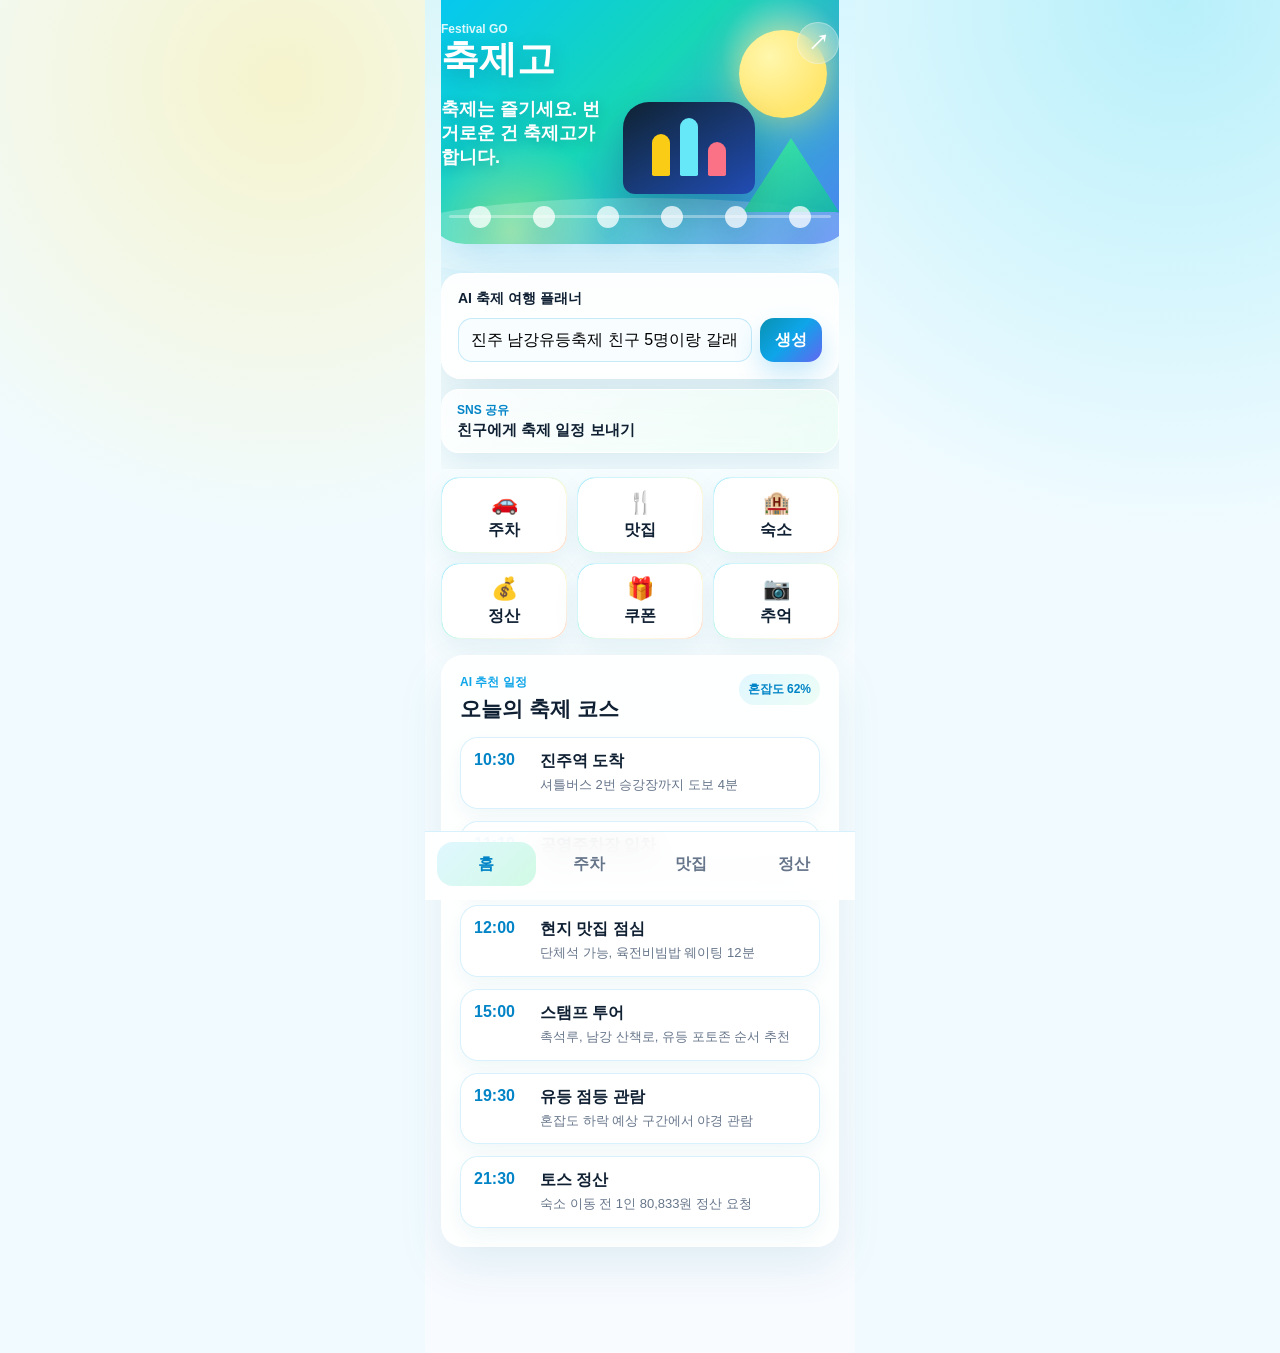
==== index.html @ 32188374 "Initial festival toss app" ====
<!doctype html>
<html lang="ko">
  <head>
    <meta charset="UTF-8" />
    <meta name="viewport" content="width=device-width, initial-scale=1, maximum-scale=1, user-scalable=no" />
    <meta name="theme-color" content="#0ea5e9" />
    <meta name="description" content="축제고 - 주차, 맛집, 숙소, 토스 정산까지 한 번에 해결하는 AI 축제 미니앱" />
    <title>축제고</title>
    <link rel="manifest" href="./manifest.json" />
    <link rel="stylesheet" href="./styles.css" />
  </head>
  <body>
    <main class="app-shell">
      <section class="hero" aria-label="축제고 홈">
        <div class="hero-art" aria-hidden="true">
          <div class="sun"></div>
          <div class="tent tent-left"></div>
          <div class="tent tent-right"></div>
          <div class="stage">
            <span></span><span></span><span></span>
          </div>
          <div class="crowd">
            <i></i><i></i><i></i><i></i><i></i><i></i>
          </div>
        </div>
        <div class="topbar">
          <div>
            <p class="eyebrow">Festival GO</p>
            <h1>축제고</h1>
          </div>
          <button class="icon-button" type="button" id="heroShareButton" aria-label="공유">↗</button>
        </div>
        <p class="tagline">축제는 즐기세요. 번거로운 건 축제고가 합니다.</p>
        <form class="planner-card" id="plannerForm">
          <label for="plannerInput">AI 축제 여행 플래너</label>
          <div class="input-row">
            <input id="plannerInput" value="진주 남강유등축제 친구 5명이랑 갈래" />
            <button type="submit">생성</button>
          </div>
        </form>
        <button class="share-strip" type="button" id="quickShareButton">
          <span>SNS 공유</span>
          <strong>친구에게 축제 일정 보내기</strong>
        </button>
      </section>

      <section class="quick-grid" aria-label="주요 기능">
        <button data-tab="parking"><span>🚗</span>주차</button>
        <button data-tab="food"><span>🍴</span>맛집</button>
        <button data-tab="stay"><span>🏨</span>숙소</button>
        <button data-tab="settle"><span>💰</span>정산</button>
        <button data-tab="coupon"><span>🎁</span>쿠폰</button>
        <button data-tab="memory"><span>📷</span>추억</button>
      </section>

      <section class="panel active" id="plan">
        <div class="section-head">
          <div>
            <p class="eyebrow">AI 추천 일정</p>
            <h2>오늘의 축제 코스</h2>
          </div>
          <span class="pill">혼잡도 62%</span>
        </div>
        <ol class="timeline" id="timeline"></ol>
      </section>

      <section class="panel" id="parking">
        <div class="section-head">
          <div>
            <p class="eyebrow">실시간 스마트 주차</p>
            <h2>가까운 주차장</h2>
          </div>
          <span class="pill green">셔틀 운행</span>
        </div>
        <div class="card-list" id="parkingList"></div>
      </section>

      <section class="panel" id="food">
        <div class="section-head">
          <div>
            <p class="eyebrow">AI 지역 맛집</p>
            <h2>현지인이 고른 맛집</h2>
          </div>
          <span class="pill">웨이팅 예측</span>
        </div>
        <div class="filter-row">
          <button class="selected">단체석</button>
          <button>아이동반</button>
          <button>주차 가능</button>
        </div>
        <div class="card-list" id="foodList"></div>
      </section>

      <section class="panel" id="stay">
        <div class="section-head">
          <div>
            <p class="eyebrow">숙소 추천</p>
            <h2>공연 후 편한 숙소</h2>
          </div>
          <span class="pill">체크인 22:00</span>
        </div>
        <div class="card-list" id="stayList"></div>
      </section>

      <section class="panel" id="settle">
        <div class="section-head">
          <div>
            <p class="eyebrow">토스 원클릭 정산</p>
            <h2>6명 모임 경비</h2>
          </div>
          <span class="pill blue">1/N</span>
        </div>
        <div class="settle-box">
          <div id="expenseList"></div>
          <div class="total-row">
            <span>총합</span>
            <strong id="totalAmount"></strong>
          </div>
          <div class="per-row">
            <span>1인</span>
            <strong id="perAmount"></strong>
          </div>
          <button class="primary-action" type="button" id="tossButton">토스로 정산 요청</button>
          <button class="secondary-action" type="button" id="settleShareButton">정산 내용 SNS 공유</button>
        </div>
      </section>

      <section class="panel" id="coupon">
        <div class="section-head">
          <div>
            <p class="eyebrow">지역 상권 쿠폰</p>
            <h2>현재 위치 추천 혜택</h2>
          </div>
          <span class="pill green">3개 사용 가능</span>
        </div>
        <div class="coupon-list" id="couponList"></div>
      </section>

      <section class="panel" id="memory">
        <div class="section-head">
          <div>
            <p class="eyebrow">축제 추억 앨범</p>
            <h2>사진 자동 분류</h2>
          </div>
          <span class="pill">12장 저장</span>
        </div>
        <div class="memory-grid">
          <div>공연</div>
          <div>먹거리</div>
          <div>야경</div>
          <div>친구</div>
        </div>
      </section>

      <nav class="bottom-nav" aria-label="하단 메뉴">
        <button class="active" data-tab="plan">홈</button>
        <button data-tab="parking">주차</button>
        <button data-tab="food">맛집</button>
        <button data-tab="settle">정산</button>
      </nav>
    </main>
    <script src="./app.js"></script>
  </body>
</html>
---- styles.css ----
:root {
  color-scheme: light;
  --bg: #f1fbff;
  --ink: #102033;
  --muted: #66758a;
  --line: rgba(56, 189, 248, .22);
  --blue: #0ea5e9;
  --cyan: #22d3ee;
  --green: #20c997;
  --orange: #ff9f43;
  --pink: #ff5fa2;
  --sun: #ffe66d;
  --card: rgba(255, 255, 255, .86);
  --summer: linear-gradient(135deg, #00c2ff 0%, #33e1c2 38%, #ffe66d 72%, #ff8a5c 100%);
  --summer-blue: linear-gradient(135deg, #0891b2 0%, #0ea5e9 48%, #6366f1 100%);
  font-family: -apple-system, BlinkMacSystemFont, "Segoe UI", sans-serif;
}

* { box-sizing: border-box; }

body {
  margin: 0;
  background:
    radial-gradient(circle at 22% 6%, rgba(255, 230, 109, .34), transparent 28%),
    radial-gradient(circle at 92% 0%, rgba(34, 211, 238, .28), transparent 30%),
    var(--bg);
  color: var(--ink);
}

button, input { font: inherit; }

.app-shell {
  max-width: 430px;
  min-height: 100vh;
  margin: 0 auto;
  padding: 0 16px 92px;
  background:
    linear-gradient(180deg, rgba(214, 246, 255, .84) 0, rgba(246, 253, 255, .96) 360px, #f8fbff 100%);
}

.hero {
  position: relative;
  min-height: 350px;
  padding: 22px 0 16px;
  overflow: hidden;
}

.hero-art {
  position: absolute;
  inset: 0 -16px auto;
  height: 244px;
  background:
    radial-gradient(circle at 83% 22%, rgba(255, 255, 255, .4), transparent 15%),
    radial-gradient(circle at 20% 95%, rgba(255, 230, 109, .42), transparent 24%),
    linear-gradient(135deg, #05c7f2 0%, #16d6b7 45%, #4f7df5 100%);
  border-bottom-left-radius: 40px;
  border-bottom-right-radius: 40px;
  box-shadow: 0 24px 60px rgba(14, 165, 233, .28);
}

.hero-art::before {
  content: "";
  position: absolute;
  left: -46px;
  right: -46px;
  bottom: -38px;
  height: 84px;
  border-radius: 50%;
  background: rgba(255, 255, 255, .22);
}

.hero-art::after {
  content: "";
  position: absolute;
  left: 24px;
  right: 24px;
  bottom: 26px;
  height: 3px;
  border-radius: 999px;
  background: rgba(255, 255, 255, .34);
}

.sun {
  position: absolute;
  width: 88px;
  height: 88px;
  right: 28px;
  top: 30px;
  border-radius: 50%;
  background: radial-gradient(circle at 35% 30%, #fff7ad, var(--sun) 70%);
  box-shadow: 0 0 44px rgba(255, 230, 109, .72);
}

.tent {
  position: absolute;
  bottom: 38px;
  width: 90px;
  height: 70px;
  clip-path: polygon(50% 0, 100% 100%, 0 100%);
}

.tent-left {
  display: none;
  left: 0;
  bottom: 0;
  width: 0;
  height: 0;
  background: #ff7a59;
}
.tent-right {
  right: 16px;
  bottom: 32px;
  width: 96px;
  height: 74px;
  background: linear-gradient(145deg, #41f39f, #14b8a6);
  opacity: .9;
}

.stage {
  position: absolute;
  left: 198px;
  bottom: 50px;
  width: 132px;
  height: 92px;
  border-radius: 26px 26px 12px 12px;
  background: linear-gradient(150deg, rgba(15, 23, 42, .94), rgba(30, 64, 175, .88));
  display: flex;
  align-items: flex-end;
  justify-content: center;
  gap: 10px;
  padding-bottom: 18px;
  box-shadow: 0 18px 38px rgba(8, 47, 73, .28);
}

.stage span {
  width: 18px;
  border-radius: 10px 10px 2px 2px;
  background: #facc15;
}

.stage span:nth-child(1) { height: 42px; }
.stage span:nth-child(2) { height: 58px; background: #67e8f9; }
.stage span:nth-child(3) { height: 34px; background: #fb7185; }

.crowd {
  position: absolute;
  left: 44px;
  right: 44px;
  bottom: 16px;
  display: flex;
  justify-content: space-between;
}

.crowd i {
  width: 22px;
  height: 22px;
  border-radius: 50%;
  background: rgba(255, 255, 255, .74);
  box-shadow: 0 12px 26px rgba(14, 116, 144, .18);
}

.topbar {
  position: relative;
  z-index: 1;
  display: flex;
  justify-content: space-between;
  align-items: flex-start;
  color: #fff;
}

.eyebrow {
  margin: 0 0 4px;
  font-size: 12px;
  font-weight: 800;
  color: var(--blue);
}

.hero .eyebrow { color: rgba(255, 255, 255, .86); }
h1, h2 { margin: 0; letter-spacing: 0; }
h1 {
  font-size: 38px;
  line-height: 1;
  text-shadow: 0 6px 22px rgba(15, 23, 42, .2);
}
h2 { font-size: 21px; }

.icon-button {
  width: 42px;
  height: 42px;
  border: 0;
  border-radius: 50%;
  background: rgba(255, 255, 255, .24);
  color: #fff;
  box-shadow: inset 0 0 0 1px rgba(255, 255, 255, .28);
  backdrop-filter: blur(12px);
  font-size: 21px;
  font-weight: 900;
}

.tagline {
  position: relative;
  z-index: 1;
  width: 172px;
  margin: 20px 0 104px;
  color: #fff;
  font-size: 18px;
  font-weight: 800;
  line-height: 1.32;
  text-shadow: 0 3px 14px rgba(15, 23, 42, .24);
}

.planner-card {
  position: relative;
  z-index: 2;
  padding: 16px;
  border: 1px solid rgba(255, 255, 255, .72);
  border-radius: 20px;
  background: rgba(255, 255, 255, .9);
  box-shadow: 0 22px 56px rgba(14, 116, 144, .15);
  backdrop-filter: blur(18px);
}

.share-strip {
  position: relative;
  z-index: 2;
  width: 100%;
  min-height: 58px;
  margin-top: 10px;
  padding: 12px 15px;
  border: 1px solid rgba(255, 255, 255, .78);
  border-radius: 18px;
  background: linear-gradient(135deg, rgba(255, 255, 255, .82), rgba(236, 253, 245, .82));
  color: var(--ink);
  text-align: left;
  box-shadow: 0 14px 34px rgba(14, 116, 144, .12);
  backdrop-filter: blur(16px);
}

.share-strip span {
  display: block;
  margin-bottom: 2px;
  color: #0284c7;
  font-size: 12px;
  font-weight: 900;
}

.share-strip strong {
  display: block;
  font-size: 15px;
}

.planner-card label {
  display: block;
  margin-bottom: 10px;
  font-size: 14px;
  font-weight: 800;
}

.input-row {
  display: flex;
  gap: 8px;
}

.input-row input {
  min-width: 0;
  flex: 1;
  height: 44px;
  padding: 0 12px;
  border: 1px solid rgba(14, 165, 233, .22);
  border-radius: 14px;
  background: #f8fdff;
}

.input-row button, .primary-action {
  border: 0;
  border-radius: 14px;
  background: var(--summer-blue);
  color: #fff;
  font-weight: 800;
  box-shadow: 0 12px 26px rgba(14, 165, 233, .24);
}

.secondary-action {
  width: 100%;
  height: 48px;
  margin-top: 0;
  border: 1px solid rgba(14, 165, 233, .24);
  border-radius: 14px;
  background: linear-gradient(135deg, #ffffff, #ecfeff);
  color: #0284c7;
  font-weight: 900;
}

.input-row button { width: 62px; }

.quick-grid {
  display: grid;
  grid-template-columns: repeat(3, 1fr);
  gap: 10px;
  margin: 8px 0 16px;
}

.quick-grid button {
  min-height: 76px;
  border: 1px solid rgba(255, 255, 255, .8);
  border-radius: 18px;
  background:
    linear-gradient(#fff, #fff) padding-box,
    var(--summer) border-box;
  color: var(--ink);
  font-weight: 800;
  box-shadow: 0 10px 26px rgba(14, 116, 144, .08);
}

.quick-grid span {
  display: block;
  margin-bottom: 4px;
  font-size: 22px;
}

.panel {
  display: none;
  margin-bottom: 14px;
  padding: 18px;
  border: 1px solid rgba(255, 255, 255, .82);
  border-radius: 22px;
  background: var(--card);
  box-shadow: 0 18px 46px rgba(14, 116, 144, .1);
  backdrop-filter: blur(16px);
}

.panel.active { display: block; }

.section-head {
  display: flex;
  align-items: flex-start;
  justify-content: space-between;
  gap: 12px;
  margin-bottom: 14px;
}

.pill {
  flex: 0 0 auto;
  padding: 7px 9px;
  border-radius: 999px;
  background: linear-gradient(135deg, rgba(224, 247, 255, .95), rgba(236, 253, 245, .95));
  color: #0284c7;
  font-size: 12px;
  font-weight: 800;
}

.pill.green { background: linear-gradient(135deg, #dcfce7, #ccfbf1); color: #059669; }
.pill.blue { background: linear-gradient(135deg, #dbeafe, #cffafe); color: #0284c7; }

.timeline {
  display: grid;
  gap: 12px;
  padding: 0;
  margin: 0;
  list-style: none;
}

.timeline li, .info-card, .expense-row, .coupon {
  border: 1px solid rgba(14, 165, 233, .16);
  border-radius: 18px;
  background: rgba(255, 255, 255, .86);
}

.timeline li {
  display: grid;
  grid-template-columns: 54px 1fr;
  gap: 12px;
  padding: 13px;
  box-shadow: 0 8px 20px rgba(14, 116, 144, .06);
}

.time {
  color: #0284c7;
  font-weight: 900;
}

.title {
  margin: 0 0 4px;
  font-weight: 900;
}

.desc {
  margin: 0;
  color: var(--muted);
  font-size: 13px;
  line-height: 1.45;
}

.card-list {
  display: grid;
  gap: 10px;
}

.info-card {
  padding: 14px;
  box-shadow: 0 8px 20px rgba(14, 116, 144, .06);
}

.meta-row {
  display: flex;
  justify-content: space-between;
  gap: 10px;
  margin-top: 10px;
  color: var(--muted);
  font-size: 13px;
}

.status {
  color: var(--green);
  font-weight: 900;
}

.status.warn { color: var(--orange); }
.status.full { color: var(--pink); }

.filter-row {
  display: flex;
  gap: 8px;
  margin-bottom: 12px;
  overflow-x: auto;
}

.filter-row button {
  flex: 0 0 auto;
  border: 1px solid rgba(14, 165, 233, .18);
  border-radius: 999px;
  background: #fff;
  padding: 8px 11px;
  color: var(--muted);
  font-weight: 800;
}

.filter-row .selected {
  border-color: transparent;
  color: #0369a1;
  background: linear-gradient(135deg, #e0f7ff, #d1fae5);
}

.settle-box {
  display: grid;
  gap: 10px;
}

.expense-row, .total-row, .per-row {
  display: flex;
  justify-content: space-between;
  align-items: center;
}

.expense-row {
  padding: 12px;
  margin-bottom: 8px;
}

.total-row, .per-row {
  padding: 4px 2px;
}

.per-row strong {
  background: var(--summer-blue);
  -webkit-background-clip: text;
  background-clip: text;
  color: transparent;
  font-size: 22px;
}

.primary-action {
  width: 100%;
  height: 50px;
  margin-top: 6px;
}

.coupon-list {
  display: grid;
  gap: 10px;
}

.coupon {
  display: flex;
  justify-content: space-between;
  align-items: center;
  padding: 14px;
  background: linear-gradient(120deg, #ffffff 0%, #ecfeff 42%, #fff7d6 100%);
}

.coupon strong { color: var(--orange); }

.memory-grid {
  display: grid;
  grid-template-columns: repeat(2, 1fr);
  gap: 10px;
}

.memory-grid div {
  min-height: 96px;
  display: grid;
  place-items: center;
  border-radius: 18px;
  color: #fff;
  font-weight: 900;
  background: linear-gradient(135deg, #06b6d4, #6366f1);
}

.memory-grid div:nth-child(2) { background: linear-gradient(135deg, #f97316, #ef4444); }
.memory-grid div:nth-child(3) { background: linear-gradient(135deg, #111827, #2563eb); }
.memory-grid div:nth-child(4) { background: linear-gradient(135deg, #16a34a, #14b8a6); }

.bottom-nav {
  position: fixed;
  left: 50%;
  bottom: 0;
  transform: translateX(-50%);
  width: min(430px, 100%);
  display: grid;
  grid-template-columns: repeat(4, 1fr);
  gap: 4px;
  padding: 10px 12px 14px;
  border-top: 1px solid rgba(14, 165, 233, .16);
  background: rgba(255, 255, 255, .88);
  backdrop-filter: blur(14px);
}

.bottom-nav button {
  height: 44px;
  border: 0;
  border-radius: 16px;
  background: transparent;
  color: var(--muted);
  font-weight: 900;
}

.bottom-nav .active {
  background: linear-gradient(135deg, #e0f7ff, #d1fae5);
  color: #0284c7;
}
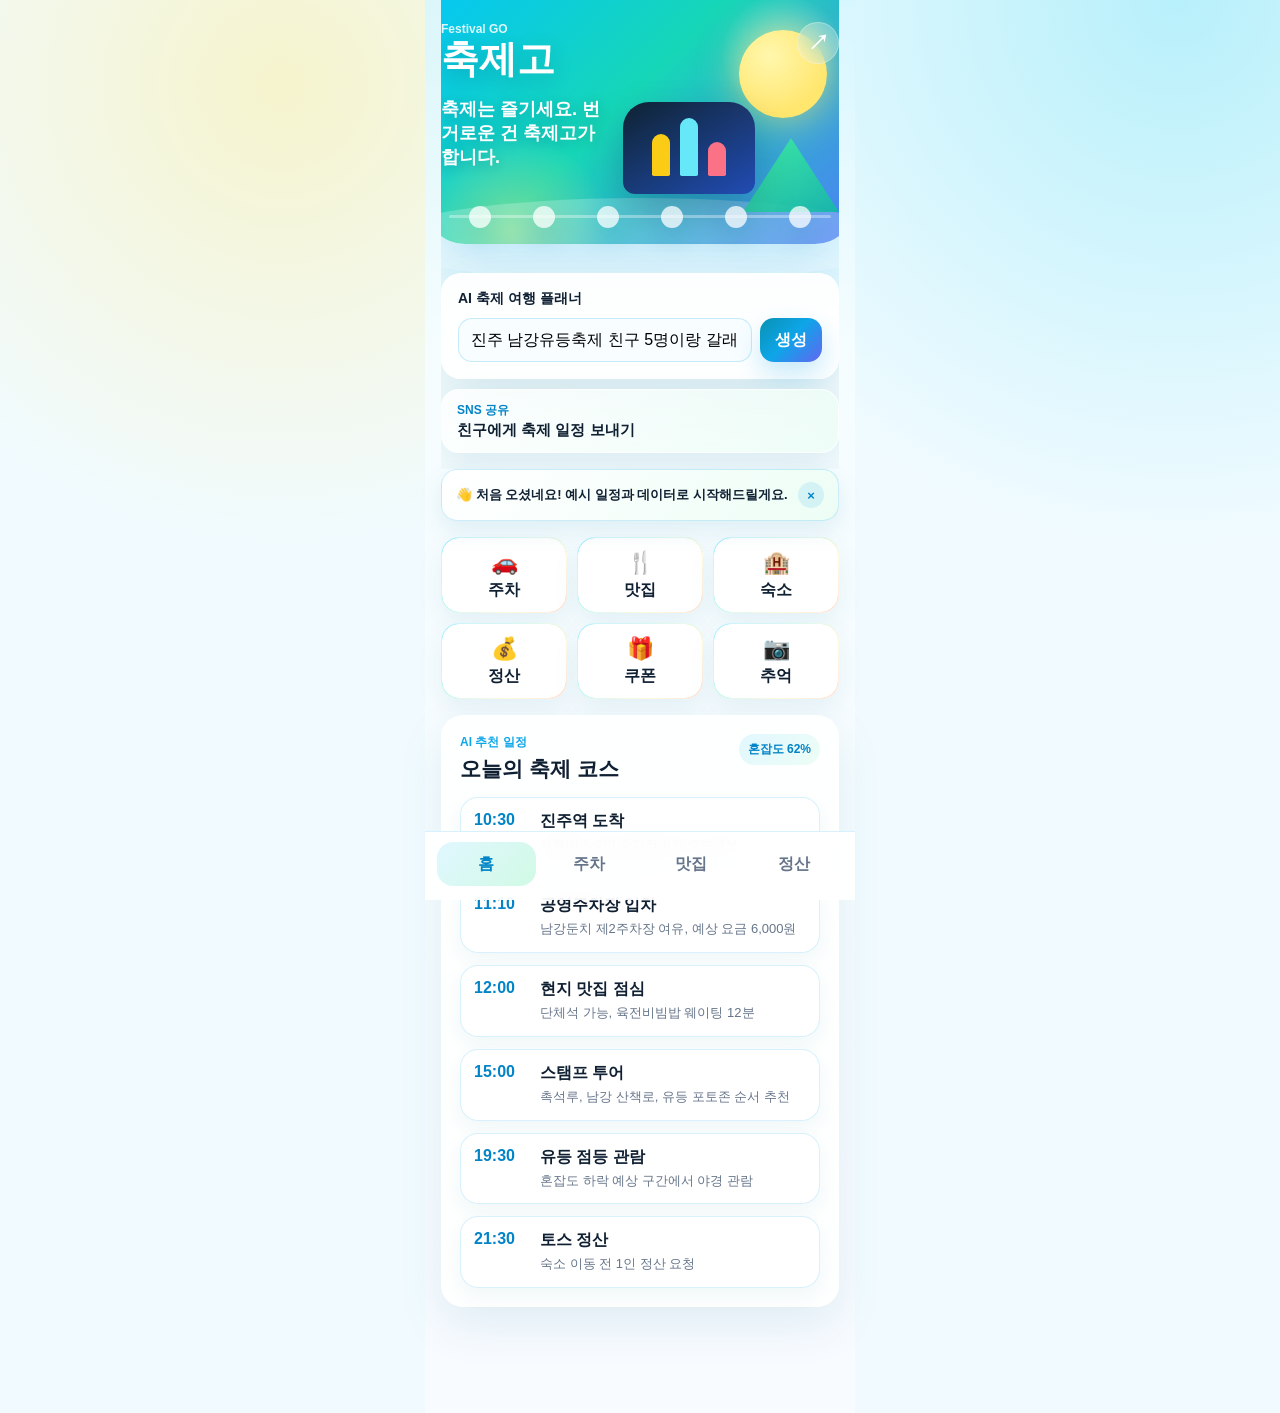
==== commit 22665be1: "Phase 1 고도화: localStorage 상태관리 + 정산 다중분담 + 모듈 분리 - js/storage.js: safeGet/safeSet 폴백 기반 localStorage" ====
--- a/index.html
+++ b/index.html
@@ -43,6 +43,11 @@
           <strong>친구에게 축제 일정 보내기</strong>
         </button>
       </section>
+
+      <div class="onboard-banner" id="onboardBanner" hidden>
+        <span>👋 처음 오셨네요! 예시 일정과 데이터로 시작해드릴게요.</span>
+        <button type="button" id="onboardCloseButton" aria-label="닫기">×</button>
+      </div>
 
       <section class="quick-grid" aria-label="주요 기능">
         <button data-tab="parking"><span>🚗</span>주차</button>
@@ -106,18 +111,23 @@
         <div class="section-head">
           <div>
             <p class="eyebrow">토스 원클릭 정산</p>
-            <h2>6명 모임 경비</h2>
+            <h2 id="settleTitle">모임 경비</h2>
           </div>
-          <span class="pill blue">1/N</span>
+          <span class="pill blue" id="settleStatusPill">1/N</span>
         </div>
         <div class="settle-box">
+          <div class="member-row" id="memberRow"></div>
+          <form class="member-add-form" id="memberAddForm">
+            <input id="memberNameInput" placeholder="참여자 이름 추가" />
+            <button type="submit">추가</button>
+          </form>
           <div id="expenseList"></div>
           <div class="total-row">
             <span>총합</span>
             <strong id="totalAmount"></strong>
           </div>
           <div class="per-row">
-            <span>1인</span>
+            <span>평균 1인</span>
             <strong id="perAmount"></strong>
           </div>
           <button class="primary-action" type="button" id="tossButton">토스로 정산 요청</button>
@@ -159,6 +169,10 @@
         <button data-tab="settle">정산</button>
       </nav>
     </main>
+    <script src="./js/storage.js"></script>
+    <script src="./js/data.js"></script>
+    <script src="./js/settleGroup.js"></script>
+    <script src="./js/planner.js"></script>
     <script src="./app.js"></script>
   </body>
 </html>
--- a/styles.css
+++ b/styles.css
@@ -293,6 +293,36 @@
 
 .input-row button { width: 62px; }
 
+.onboard-banner {
+  position: relative;
+  z-index: 2;
+  display: flex;
+  align-items: center;
+  justify-content: space-between;
+  gap: 8px;
+  margin: 0 0 16px;
+  padding: 12px 14px;
+  border: 1px solid rgba(14, 165, 233, .2);
+  border-radius: 16px;
+  background: linear-gradient(135deg, rgba(255, 255, 255, .96), rgba(236, 253, 245, .96));
+  box-shadow: 0 10px 24px rgba(14, 116, 144, .1);
+  backdrop-filter: blur(14px);
+  font-size: 13px;
+  font-weight: 700;
+  color: var(--ink);
+}
+
+.onboard-banner button {
+  flex: 0 0 auto;
+  width: 26px;
+  height: 26px;
+  border: 0;
+  border-radius: 50%;
+  background: rgba(14, 165, 233, .12);
+  color: #0284c7;
+  font-weight: 900;
+}
+
 .quick-grid {
   display: grid;
   grid-template-columns: repeat(3, 1fr);
@@ -446,6 +476,66 @@
   gap: 10px;
 }
 
+.member-row {
+  display: flex;
+  flex-wrap: wrap;
+  gap: 8px;
+}
+
+.member-chip {
+  display: flex;
+  align-items: center;
+  gap: 6px;
+  padding: 8px 10px;
+  border: 1px solid rgba(14, 165, 233, .18);
+  border-radius: 999px;
+  background: linear-gradient(135deg, #ffffff, #f0fbff);
+  font-size: 12px;
+  font-weight: 800;
+}
+
+.member-chip strong {
+  color: #0284c7;
+}
+
+.member-chip button {
+  width: 18px;
+  height: 18px;
+  border: 0;
+  border-radius: 50%;
+  background: rgba(255, 95, 162, .16);
+  color: #ff5fa2;
+  font-weight: 900;
+  line-height: 1;
+  padding: 0;
+}
+
+.member-add-form {
+  display: flex;
+  gap: 8px;
+}
+
+.member-add-form input {
+  min-width: 0;
+  flex: 1;
+  height: 40px;
+  padding: 0 12px;
+  border: 1px solid rgba(14, 165, 233, .2);
+  border-radius: 12px;
+  background: #f8fdff;
+}
+
+.member-add-form button {
+  flex: 0 0 auto;
+  height: 40px;
+  padding: 0 14px;
+  border: 0;
+  border-radius: 12px;
+  background: linear-gradient(135deg, #e0f7ff, #d1fae5);
+  color: #0284c7;
+  font-weight: 800;
+}
+
 .expense-row, .total-row, .per-row {
   display: flex;
   justify-content: space-between;
